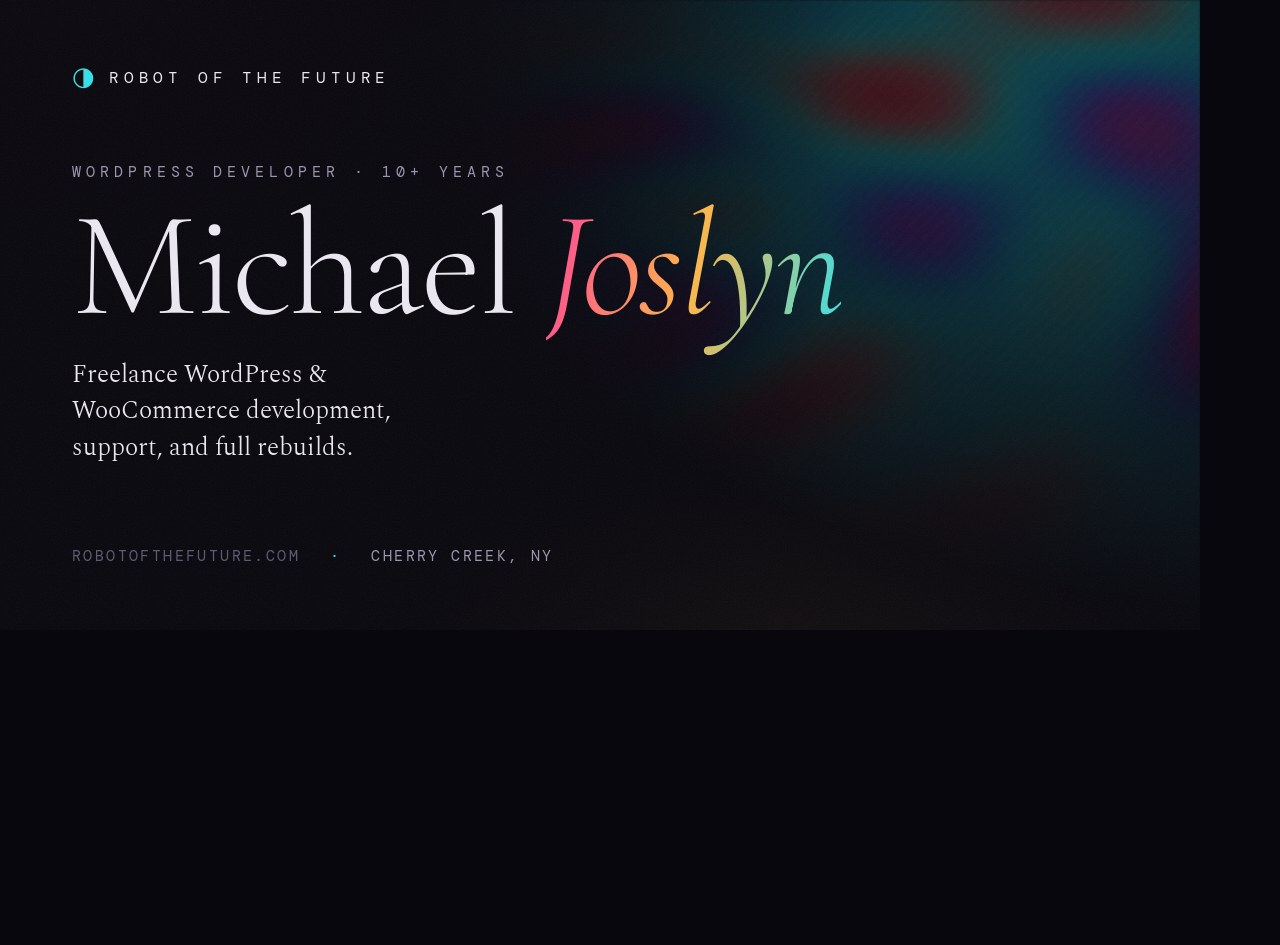
==== assets/share-card.html @ 4f8ec54c "Initial commit: Robot of the Future portfolio site Static portfolio (index.html, styles.css, main.js" ====
<!DOCTYPE html>
<html lang="en">
<head>
<meta charset="UTF-8" />
<title>share card</title>
<link rel="preconnect" href="https://fonts.googleapis.com" />
<link rel="preconnect" href="https://fonts.gstatic.com" crossorigin />
<link href="https://fonts.googleapis.com/css2?family=Cormorant+Garamond:ital,wght@0,300;0,400;0,500;1,300;1,400&family=DM+Mono:wght@300;400;500&family=Spectral:ital,wght@0,300;0,400&display=swap" rel="stylesheet" />
<style>
  :root {
    --void: #08070d;
    --ink: #ece8f2;
    --ink-dim: #9b95ad;
    --ink-faint: #5d5870;
    --line: rgba(236, 232, 242, 0.12);
    --magenta: #ff3d9a;
    --cyan: #34e0e8;
    --amber: #ffb648;
    --display: "Cormorant Garamond", serif;
    --body: "Spectral", Georgia, serif;
    --mono: "DM Mono", ui-monospace, monospace;
  }
  * { box-sizing: border-box; margin: 0; padding: 0; }
  html, body { width: 1200px; height: 630px; overflow: hidden; }
  body {
    background: var(--void);
    color: var(--ink);
    font-family: var(--body);
    -webkit-font-smoothing: antialiased;
    position: relative;
  }

  /* psychedelic CSV->PNG backdrop, blended toward the right */
  .bg {
    position: absolute; inset: 0;
    background: url("img/share-bg.png") center / cover no-repeat;
    opacity: 0.68;
    mix-blend-mode: screen;
    filter: saturate(1.15) blur(1px);
    -webkit-mask-image: radial-gradient(120% 120% at 118% 12%, #000 0%, rgba(0,0,0,0.35) 45%, transparent 72%);
            mask-image: radial-gradient(120% 120% at 118% 12%, #000 0%, rgba(0,0,0,0.35) 45%, transparent 72%);
  }
  /* atmospheric radial washes, same as the site */
  .wash {
    position: absolute; inset: 0;
    background:
      radial-gradient(90% 120% at 6% -20%, rgba(255, 61, 154, 0.16), transparent 55%),
      radial-gradient(80% 120% at 104% 8%, rgba(52, 224, 232, 0.14), transparent 52%),
      radial-gradient(80% 100% at 60% 130%, rgba(255, 182, 72, 0.12), transparent 55%);
  }
  /* vignette to seat the text */
  .vig {
    position: absolute; inset: 0;
    background: linear-gradient(95deg, rgba(8,7,13,0.92) 36%, rgba(8,7,13,0.32) 68%, rgba(8,7,13,0.62));
  }

  .frame {
    position: absolute; inset: 0;
    z-index: 3;
    display: flex;
    flex-direction: column;
    justify-content: space-between;
    padding: 64px 72px;
  }

  .mark { display: flex; align-items: center; gap: 14px; }
  .mark__glyph { font-size: 26px; color: var(--cyan); line-height: 1; }
  .mark__txt {
    font-family: var(--mono);
    font-size: 16px;
    letter-spacing: 0.3em;
    text-transform: uppercase;
    color: var(--ink);
  }

  .mid { margin-top: -8px; }
  .kicker {
    font-family: var(--mono);
    font-size: 15px;
    letter-spacing: 0.34em;
    text-transform: uppercase;
    color: var(--ink-dim);
    margin-bottom: 22px;
  }
  .name {
    font-family: var(--display);
    font-weight: 300;
    font-size: 150px;
    line-height: 0.82;
    letter-spacing: -0.02em;
  }
  .name .last {
    font-style: italic;
    background: linear-gradient(102deg, var(--magenta), var(--amber), var(--cyan));
    -webkit-background-clip: text;
    background-clip: text;
    -webkit-text-fill-color: transparent;
  }
  .lede {
    margin-top: 30px;
    font-size: 25px;
    line-height: 1.45;
    color: var(--ink);
    max-width: 30ch;
    font-weight: 300;
  }

  .foot {
    display: flex;
    gap: 30px;
    align-items: baseline;
    font-family: var(--mono);
    font-size: 15px;
    letter-spacing: 0.16em;
    text-transform: uppercase;
    color: var(--ink-faint);
  }
  .foot .dot { color: var(--cyan); }
  .foot .here { color: var(--ink-dim); }

  /* print-fuzz grain, same source as the site */
  .grain {
    position: absolute; inset: -50%;
    z-index: 4;
    pointer-events: none;
    opacity: 0.055;
    background-image: url("data:image/svg+xml,%3Csvg xmlns='http://www.w3.org/2000/svg' width='160' height='160'%3E%3Cfilter id='n'%3E%3CfeTurbulence type='fractalNoise' baseFrequency='0.85' numOctaves='3'/%3E%3C/filter%3E%3Crect width='100%25' height='100%25' filter='url(%23n)'/%3E%3C/svg%3E");
  }
</style>
</head>
<body>
  <div class="bg"></div>
  <div class="wash"></div>
  <div class="vig"></div>
  <div class="grain"></div>

  <div class="frame">
    <div class="mark">
      <span class="mark__glyph">◑</span>
      <span class="mark__txt">robot of the future</span>
    </div>

    <div class="mid">
      <p class="kicker">WordPress developer · 10+ years</p>
      <h1 class="name"><span class="first">Michael</span> <span class="last">Joslyn</span></h1>
      <p class="lede">Freelance WordPress &amp; WooCommerce development, support, and full rebuilds.</p>
    </div>

    <div class="foot">
      <span>robotofthefuture.com</span>
      <span class="dot">·</span>
      <span class="here">Cherry Creek, NY</span>
    </div>
  </div>
</body>
</html>
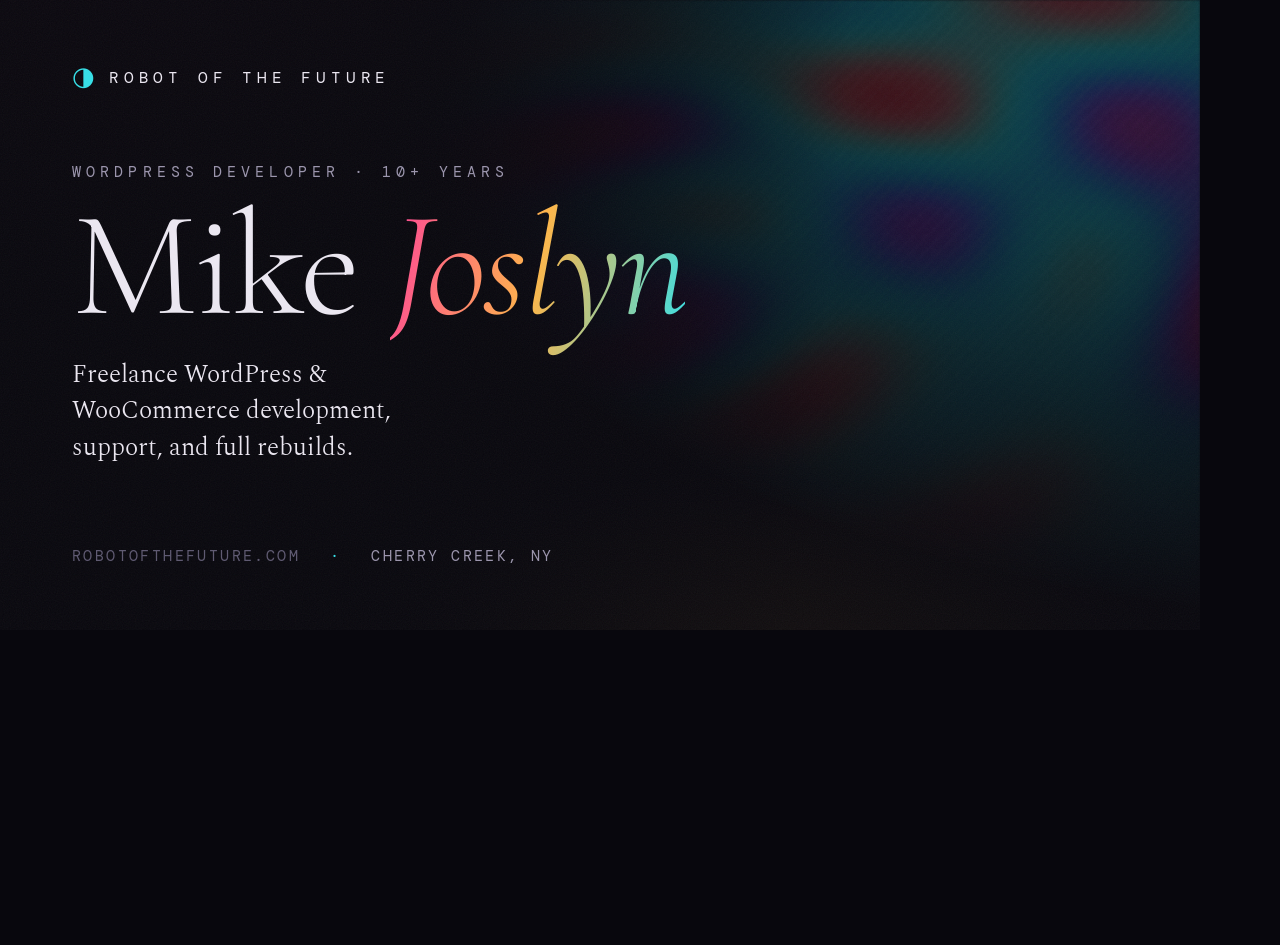
==== commit 083a4824: "Add clients logo grid, WC Pricebook project, and copy/style updates - New Clients section (002) with" ====
--- a/assets/share-card.html
+++ b/assets/share-card.html
@@ -142,7 +142,7 @@
 
     <div class="mid">
       <p class="kicker">WordPress developer · 10+ years</p>
-      <h1 class="name"><span class="first">Michael</span> <span class="last">Joslyn</span></h1>
+      <h1 class="name"><span class="first">Mike</span> <span class="last">Joslyn</span></h1>
       <p class="lede">Freelance WordPress &amp; WooCommerce development, support, and full rebuilds.</p>
     </div>
 
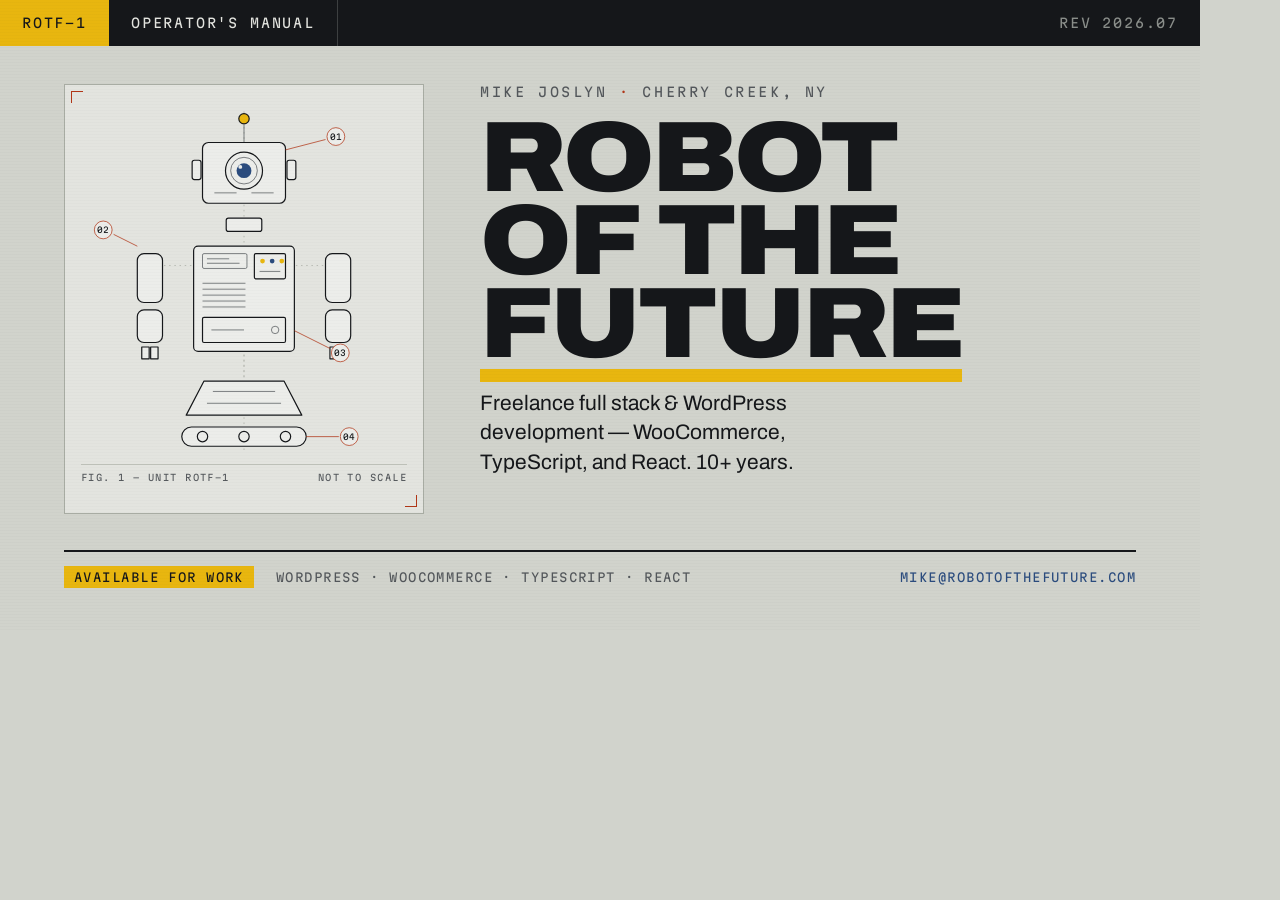
==== commit 3f876248: "Rebuild the site as the ROTF-1 operator's manual Replaces the dark psychedelic-shader design with a " ====
--- a/assets/share-card.html
+++ b/assets/share-card.html
@@ -5,152 +5,181 @@
 <title>share card</title>
 <link rel="preconnect" href="https://fonts.googleapis.com" />
 <link rel="preconnect" href="https://fonts.gstatic.com" crossorigin />
-<link href="https://fonts.googleapis.com/css2?family=Cormorant+Garamond:ital,wght@0,300;0,400;0,500;1,300;1,400&family=DM+Mono:wght@300;400;500&family=Spectral:ital,wght@0,300;0,400&display=swap" rel="stylesheet" />
+<link href="https://fonts.googleapis.com/css2?family=Archivo:wdth,wght@62..125,400..900&family=Martian+Mono:wght@300..700&display=swap" rel="stylesheet" />
 <style>
-  :root {
-    --void: #08070d;
-    --ink: #ece8f2;
-    --ink-dim: #9b95ad;
-    --ink-faint: #5d5870;
-    --line: rgba(236, 232, 242, 0.12);
-    --magenta: #ff3d9a;
-    --cyan: #34e0e8;
-    --amber: #ffb648;
-    --display: "Cormorant Garamond", serif;
-    --body: "Spectral", Georgia, serif;
-    --mono: "DM Mono", ui-monospace, monospace;
+  :root{
+    --zinc:#d1d3cc;
+    --panel:#e3e4df;
+    --panel-2:#ecedea;
+    --ink:#15171a;
+    --ink-2:#53575b;
+    --rule:#a8aca3;
+    --rule-soft:#c0c3ba;
+    --yellow:#e8b60f;
+    --oxide:#b13617;
+    --blue:#2b4c7e;
+    --display:"Archivo",system-ui,sans-serif;
+    --mono:"Martian Mono",ui-monospace,monospace;
   }
-  * { box-sizing: border-box; margin: 0; padding: 0; }
-  html, body { width: 1200px; height: 630px; overflow: hidden; }
-  body {
-    background: var(--void);
-    color: var(--ink);
-    font-family: var(--body);
-    -webkit-font-smoothing: antialiased;
-    position: relative;
+  *{box-sizing:border-box;margin:0;padding:0}
+  html,body{width:1200px;height:630px;overflow:hidden}
+  body{
+    background:var(--zinc);
+    color:var(--ink);
+    font-family:var(--display);
+    font-variation-settings:"wdth" 100,"wght" 400;
+    -webkit-font-smoothing:antialiased;
+    position:relative;
+  }
+  /* the same printed-stock texture the page carries */
+  body::after{
+    content:"";position:absolute;inset:0;pointer-events:none;opacity:.35;
+    background-image:repeating-linear-gradient(0deg,rgba(21,23,26,.035) 0 1px,transparent 1px 3px);
+    mix-blend-mode:multiply;
   }
 
-  /* psychedelic CSV->PNG backdrop, blended toward the right */
-  .bg {
-    position: absolute; inset: 0;
-    background: url("img/share-bg.png") center / cover no-repeat;
-    opacity: 0.68;
-    mix-blend-mode: screen;
-    filter: saturate(1.15) blur(1px);
-    -webkit-mask-image: radial-gradient(120% 120% at 118% 12%, #000 0%, rgba(0,0,0,0.35) 45%, transparent 72%);
-            mask-image: radial-gradient(120% 120% at 118% 12%, #000 0%, rgba(0,0,0,0.35) 45%, transparent 72%);
+  .spine{
+    position:absolute;top:0;left:0;right:0;height:46px;
+    display:flex;align-items:stretch;
+    background:var(--ink);color:var(--panel);
+    font-family:var(--mono);font-size:13px;letter-spacing:.14em;text-transform:uppercase;
   }
-  /* atmospheric radial washes, same as the site */
-  .wash {
-    position: absolute; inset: 0;
-    background:
-      radial-gradient(90% 120% at 6% -20%, rgba(255, 61, 154, 0.16), transparent 55%),
-      radial-gradient(80% 120% at 104% 8%, rgba(52, 224, 232, 0.14), transparent 52%),
-      radial-gradient(80% 100% at 60% 130%, rgba(255, 182, 72, 0.12), transparent 55%);
+  .spine span{display:flex;align-items:center;padding:0 22px}
+  .spine__tag{background:var(--yellow);color:var(--ink);font-weight:700}
+  .spine__doc{border-right:1px solid rgba(227,228,223,.2)}
+  .spine__rev{margin-left:auto;color:#8a8e8a}
+
+  .card{position:absolute;inset:46px 0 116px;display:grid;grid-template-columns:360px 1fr;gap:56px;padding:38px 64px 0}
+
+  .fig{background:var(--panel);border:1px solid var(--rule);padding:16px 16px 10px;position:relative}
+  .fig::before,.fig::after{content:"";position:absolute;width:11px;height:11px;border:1px solid var(--oxide)}
+  .fig::before{top:6px;left:6px;border-right:0;border-bottom:0}
+  .fig::after{bottom:6px;right:6px;border-left:0;border-top:0}
+  .fig svg{display:block;width:100%;height:auto}
+  .fig__cap{
+    font-family:var(--mono);font-size:9px;letter-spacing:.16em;text-transform:uppercase;color:var(--ink-2);white-space:nowrap;
+    border-top:1px solid var(--rule-soft);margin-top:9px;padding-top:7px;display:flex;justify-content:space-between;gap:10px;
   }
-  /* vignette to seat the text */
-  .vig {
-    position: absolute; inset: 0;
-    background: linear-gradient(95deg, rgba(8,7,13,0.92) 36%, rgba(8,7,13,0.32) 68%, rgba(8,7,13,0.62));
+  .edge{fill:none;stroke:var(--ink);stroke-width:1.6;stroke-linejoin:round}
+  .thin{fill:none;stroke:var(--ink-2);stroke-width:1}
+  .axis{stroke:var(--rule);stroke-width:1;stroke-dasharray:2 5}
+  .fillP{fill:var(--panel-2)}
+  .lead{stroke:var(--oxide);stroke-width:1}
+  .badge{fill:var(--panel-2);stroke:var(--oxide);stroke-width:1}
+  .fig text{font-family:var(--mono);font-size:11px;font-weight:600;fill:var(--ink)}
+
+  .eyebrow{font-family:var(--mono);font-size:13px;letter-spacing:.2em;text-transform:uppercase;color:var(--ink-2)}
+  .eyebrow s{text-decoration:none;color:var(--oxide)}
+  h1{
+    font-size:100px;line-height:.83;letter-spacing:-.03em;text-transform:uppercase;
+    font-variation-settings:"wdth" 112,"wght" 900;margin:16px 0 0;
   }
+  h1 .yell{background:linear-gradient(var(--yellow),var(--yellow)) no-repeat left bottom/100% .13em;padding-bottom:.04em}
+  .lede{font-size:21px;line-height:1.4;max-width:30ch;margin-top:24px}
 
-  .frame {
-    position: absolute; inset: 0;
-    z-index: 3;
-    display: flex;
-    flex-direction: column;
-    justify-content: space-between;
-    padding: 64px 72px;
+  .strip{
+    position:absolute;left:64px;right:64px;bottom:42px;
+    border-top:2px solid var(--ink);padding-top:14px;
+    display:flex;align-items:baseline;gap:22px;
+    font-family:var(--mono);font-size:12px;letter-spacing:.12em;text-transform:uppercase;
   }
-
-  .mark { display: flex; align-items: center; gap: 14px; }
-  .mark__glyph { font-size: 26px; color: var(--cyan); line-height: 1; }
-  .mark__txt {
-    font-family: var(--mono);
-    font-size: 16px;
-    letter-spacing: 0.3em;
-    text-transform: uppercase;
-    color: var(--ink);
-  }
-
-  .mid { margin-top: -8px; }
-  .kicker {
-    font-family: var(--mono);
-    font-size: 15px;
-    letter-spacing: 0.34em;
-    text-transform: uppercase;
-    color: var(--ink-dim);
-    margin-bottom: 22px;
-  }
-  .name {
-    font-family: var(--display);
-    font-weight: 300;
-    font-size: 150px;
-    line-height: 0.82;
-    letter-spacing: -0.02em;
-  }
-  .name .last {
-    font-style: italic;
-    background: linear-gradient(102deg, var(--magenta), var(--amber), var(--cyan));
-    -webkit-background-clip: text;
-    background-clip: text;
-    -webkit-text-fill-color: transparent;
-  }
-  .lede {
-    margin-top: 30px;
-    font-size: 25px;
-    line-height: 1.45;
-    color: var(--ink);
-    max-width: 30ch;
-    font-weight: 300;
-  }
-
-  .foot {
-    display: flex;
-    gap: 30px;
-    align-items: baseline;
-    font-family: var(--mono);
-    font-size: 15px;
-    letter-spacing: 0.16em;
-    text-transform: uppercase;
-    color: var(--ink-faint);
-  }
-  .foot .dot { color: var(--cyan); }
-  .foot .here { color: var(--ink-dim); }
-
-  /* print-fuzz grain, same source as the site */
-  .grain {
-    position: absolute; inset: -50%;
-    z-index: 4;
-    pointer-events: none;
-    opacity: 0.055;
-    background-image: url("data:image/svg+xml,%3Csvg xmlns='http://www.w3.org/2000/svg' width='160' height='160'%3E%3Cfilter id='n'%3E%3CfeTurbulence type='fractalNoise' baseFrequency='0.85' numOctaves='3'/%3E%3C/filter%3E%3Crect width='100%25' height='100%25' filter='url(%23n)'/%3E%3C/svg%3E");
-  }
+  .strip>*{white-space:nowrap}
+  .strip .flag{background:var(--yellow);color:var(--ink);padding:4px 10px;font-weight:700}
+  .strip .stack{color:var(--ink-2)}
+  .strip .mail{margin-left:auto;color:var(--blue)}
 </style>
 </head>
 <body>
-  <div class="bg"></div>
-  <div class="wash"></div>
-  <div class="vig"></div>
-  <div class="grain"></div>
 
-  <div class="frame">
-    <div class="mark">
-      <span class="mark__glyph">◑</span>
-      <span class="mark__txt">robot of the future</span>
-    </div>
+<div class="spine">
+  <span class="spine__tag">ROTF-1</span>
+  <span class="spine__doc">Operator's manual</span>
+  <span class="spine__rev">Rev 2026.07</span>
+</div>
 
-    <div class="mid">
-      <p class="kicker">WordPress developer · 10+ years</p>
-      <h1 class="name"><span class="first">Mike</span> <span class="last">Joslyn</span></h1>
-      <p class="lede">Freelance WordPress &amp; WooCommerce development, support, and full rebuilds.</p>
-    </div>
+<div class="card">
+  <figure class="fig">
+    <svg viewBox="0 0 440 478" aria-hidden="true">
+      <line class="axis" x1="220" y1="14" x2="220" y2="474"/>
 
-    <div class="foot">
-      <span>robotofthefuture.com</span>
-      <span class="dot">·</span>
-      <span class="here">Cherry Creek, NY</span>
-    </div>
+      <!-- 01 sensor head -->
+      <line class="thin" x1="220" y1="32" x2="220" y2="56"/>
+      <circle cx="220" cy="24" r="7" fill="#e8b60f" stroke="#15171a" stroke-width="1.6"/>
+      <rect class="edge fillP" x="164" y="56" width="112" height="82" rx="8"/>
+      <rect class="edge fillP" x="150" y="80" width="12" height="26" rx="3"/>
+      <rect class="edge fillP" x="278" y="80" width="12" height="26" rx="3"/>
+      <circle class="edge" cx="220" cy="94" r="25"/>
+      <circle class="thin" cx="220" cy="94" r="18"/>
+      <circle cx="220" cy="94" r="10" fill="#2b4c7e"/>
+      <circle cx="215" cy="89" r="2.6" fill="#ecedea"/>
+      <path class="thin" d="M180 124h30M230 124h30"/>
+      <line class="lead" x1="276" y1="66" x2="330" y2="52"/>
+      <circle class="badge" cx="344" cy="48" r="12"/>
+      <text x="344" y="52" text-anchor="middle">01</text>
+
+      <!-- neck -->
+      <rect class="edge fillP" x="196" y="158" width="48" height="18" rx="3"/>
+
+      <!-- 02 manipulators -->
+      <rect class="edge fillP" x="76" y="206" width="34" height="66" rx="9"/>
+      <rect class="edge fillP" x="76" y="282" width="34" height="44" rx="9"/>
+      <path class="edge fillP" d="M82 332h10v16H82zM94 332h10v16H94z"/>
+      <rect class="edge fillP" x="330" y="206" width="34" height="66" rx="9"/>
+      <rect class="edge fillP" x="330" y="282" width="34" height="44" rx="9"/>
+      <path class="edge fillP" d="M336 332h10v16h-10zM348 332h10v16h-10z"/>
+      <line class="axis" x1="112" y1="222" x2="150" y2="222"/>
+      <line class="axis" x1="290" y1="222" x2="328" y2="222"/>
+      <line class="lead" x1="76" y1="196" x2="44" y2="180"/>
+      <circle class="badge" cx="30" cy="174" r="12"/>
+      <text x="30" y="178" text-anchor="middle">02</text>
+
+      <!-- 03 core -->
+      <rect class="edge fillP" x="152" y="196" width="136" height="142" rx="6"/>
+      <rect class="thin" x="164" y="206" width="60" height="20" rx="2"/>
+      <path class="thin" d="M170 213h30M170 219h44"/>
+      <rect class="edge" x="234" y="206" width="42" height="34" rx="2"/>
+      <circle cx="245" cy="216" r="3.2" fill="#e8b60f"/>
+      <circle cx="258" cy="216" r="3.2" fill="#2b4c7e"/>
+      <circle cx="271" cy="216" r="3.2" fill="#e8b60f"/>
+      <path class="thin" d="M241 230h28"/>
+      <path class="thin" d="M164 246h58M164 254h58M164 262h58M164 270h58M164 278h58"/>
+      <rect class="edge" x="164" y="292" width="112" height="34" rx="2"/>
+      <path class="thin" d="M176 309h44"/>
+      <circle class="thin" cx="262" cy="309" r="5"/>
+      <line class="lead" x1="288" y1="310" x2="336" y2="334"/>
+      <circle class="badge" cx="350" cy="340" r="12"/>
+      <text x="350" y="344" text-anchor="middle">03</text>
+
+      <!-- 04 drive -->
+      <path class="edge fillP" d="M166 378h108l24 46H142z"/>
+      <path class="thin" d="M178 392h84M170 408h100"/>
+      <rect class="edge fillP" x="136" y="440" width="168" height="26" rx="13"/>
+      <circle class="edge" cx="164" cy="453" r="7"/>
+      <circle class="edge" cx="220" cy="453" r="7"/>
+      <circle class="edge" cx="276" cy="453" r="7"/>
+      <line class="axis" x1="220" y1="342" x2="220" y2="374"/>
+      <line class="lead" x1="304" y1="453" x2="348" y2="453"/>
+      <circle class="badge" cx="362" cy="453" r="12"/>
+      <text x="362" y="457" text-anchor="middle">04</text>
+    </svg>
+    <figcaption class="fig__cap"><span>Fig. 1 — Unit ROTF-1</span><span>Not to scale</span></figcaption>
+  </figure>
+
+  <div>
+    <p class="eyebrow">Mike Joslyn <s>·</s> Cherry Creek, NY</p>
+    <h1>Robot<br />of the<br /><span class="yell">Future</span></h1>
+    <p class="lede">
+      Freelance full stack &amp; WordPress development — WooCommerce,
+      TypeScript, and React. 10+ years.
+    </p>
   </div>
+</div>
+
+<div class="strip">
+  <span class="flag">Available for work</span>
+  <span class="stack">WordPress · WooCommerce · TypeScript · React</span>
+  <span class="mail">mike@robotofthefuture.com</span>
+</div>
+
 </body>
 </html>
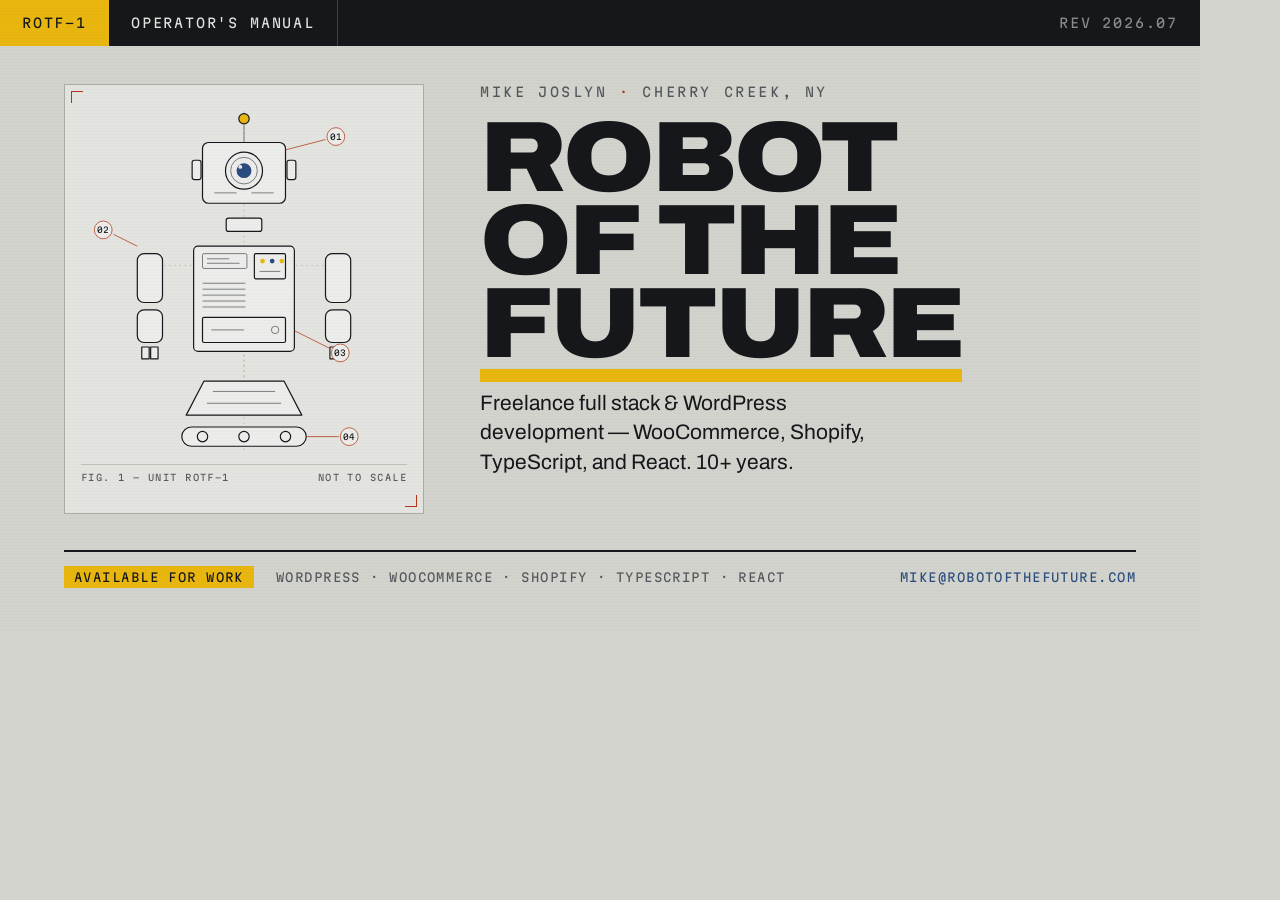
==== commit cff42215: "Replace Ellicottville Now with Snowflake Ski Shop, add Shopify and AI rows - Entry 1.5: Snowflake Sk" ====
--- a/assets/share-card.html
+++ b/assets/share-card.html
@@ -75,7 +75,7 @@
     font-variation-settings:"wdth" 112,"wght" 900;margin:16px 0 0;
   }
   h1 .yell{background:linear-gradient(var(--yellow),var(--yellow)) no-repeat left bottom/100% .13em;padding-bottom:.04em}
-  .lede{font-size:21px;line-height:1.4;max-width:30ch;margin-top:24px}
+  .lede{font-size:21px;line-height:1.4;max-width:36ch;margin-top:24px}
 
   .strip{
     position:absolute;left:64px;right:64px;bottom:42px;
@@ -169,15 +169,15 @@
     <p class="eyebrow">Mike Joslyn <s>·</s> Cherry Creek, NY</p>
     <h1>Robot<br />of the<br /><span class="yell">Future</span></h1>
     <p class="lede">
-      Freelance full stack &amp; WordPress development — WooCommerce,
-      TypeScript, and React. 10+ years.
+      Freelance full stack &amp; WordPress development&nbsp;— WooCommerce,
+      Shopify, TypeScript, and React. 10+ years.
     </p>
   </div>
 </div>
 
 <div class="strip">
   <span class="flag">Available for work</span>
-  <span class="stack">WordPress · WooCommerce · TypeScript · React</span>
+  <span class="stack">WordPress · WooCommerce · Shopify · TypeScript · React</span>
   <span class="mail">mike@robotofthefuture.com</span>
 </div>
 
